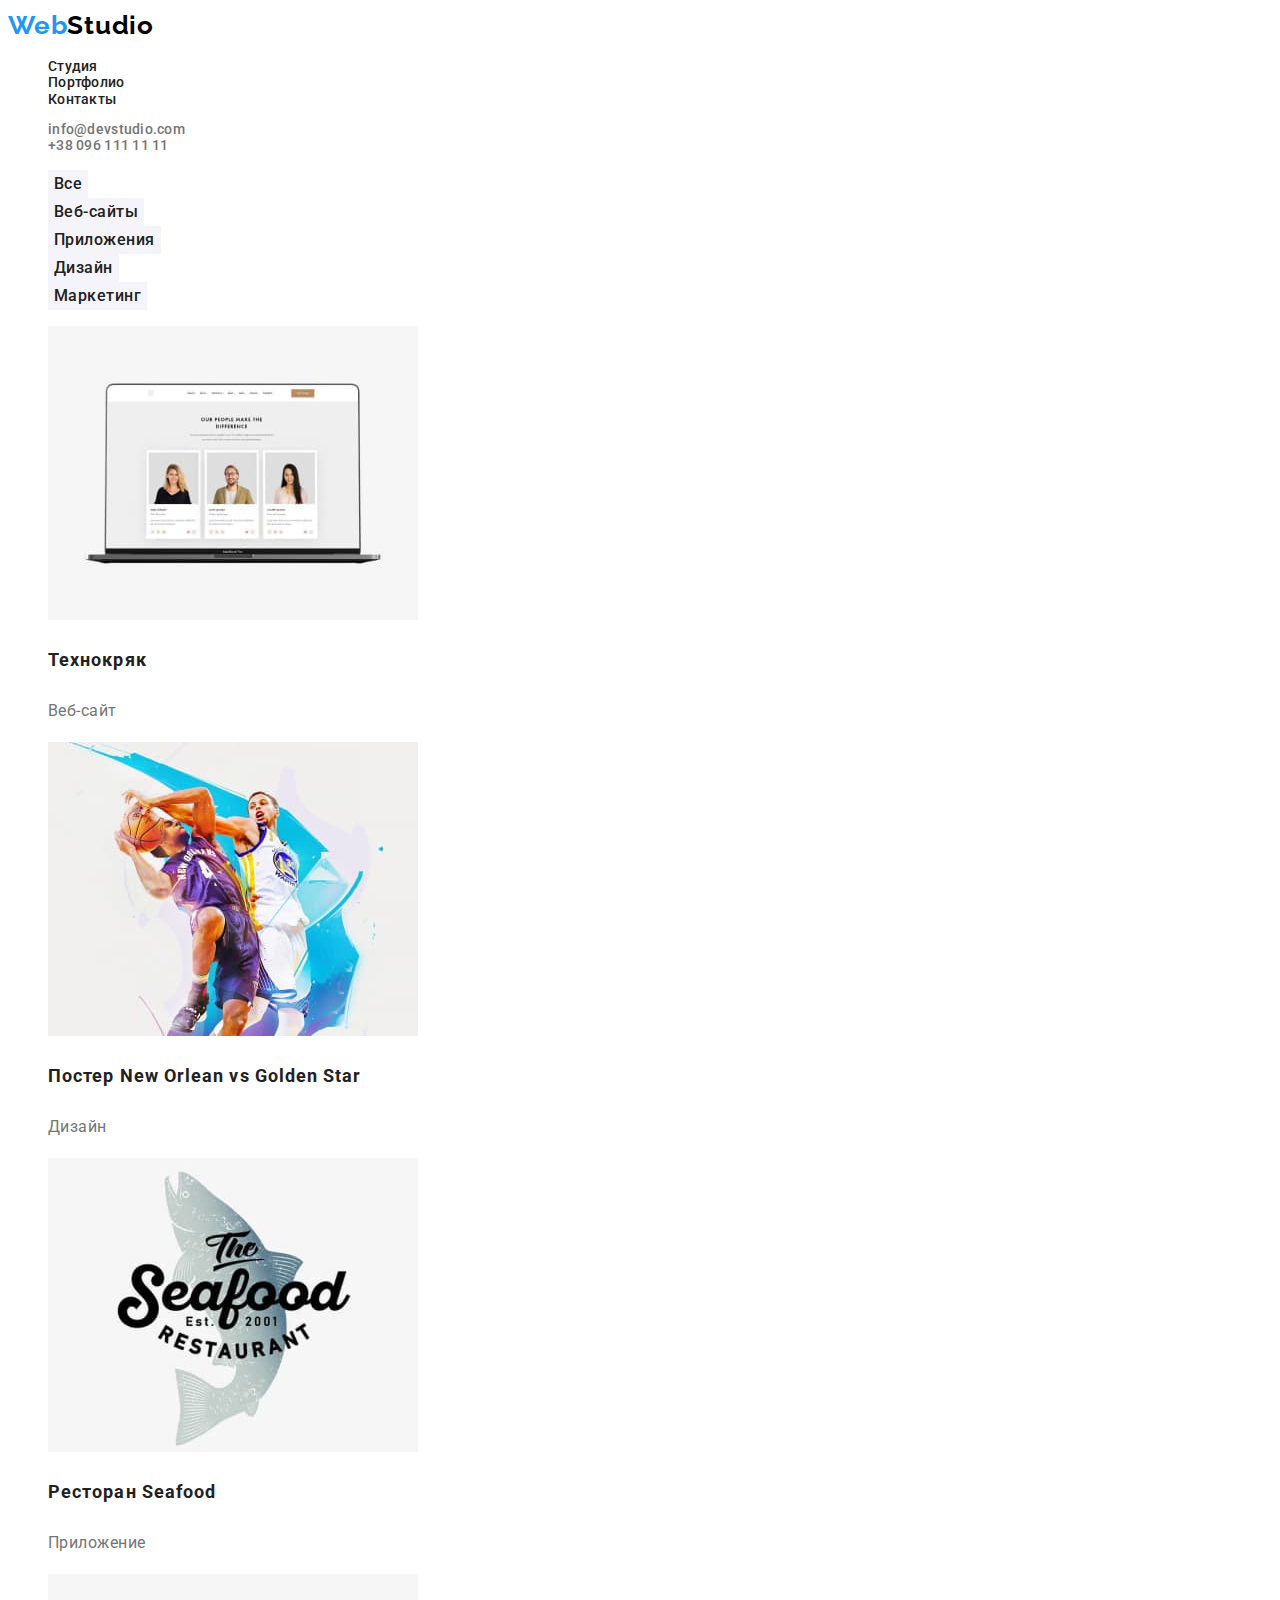
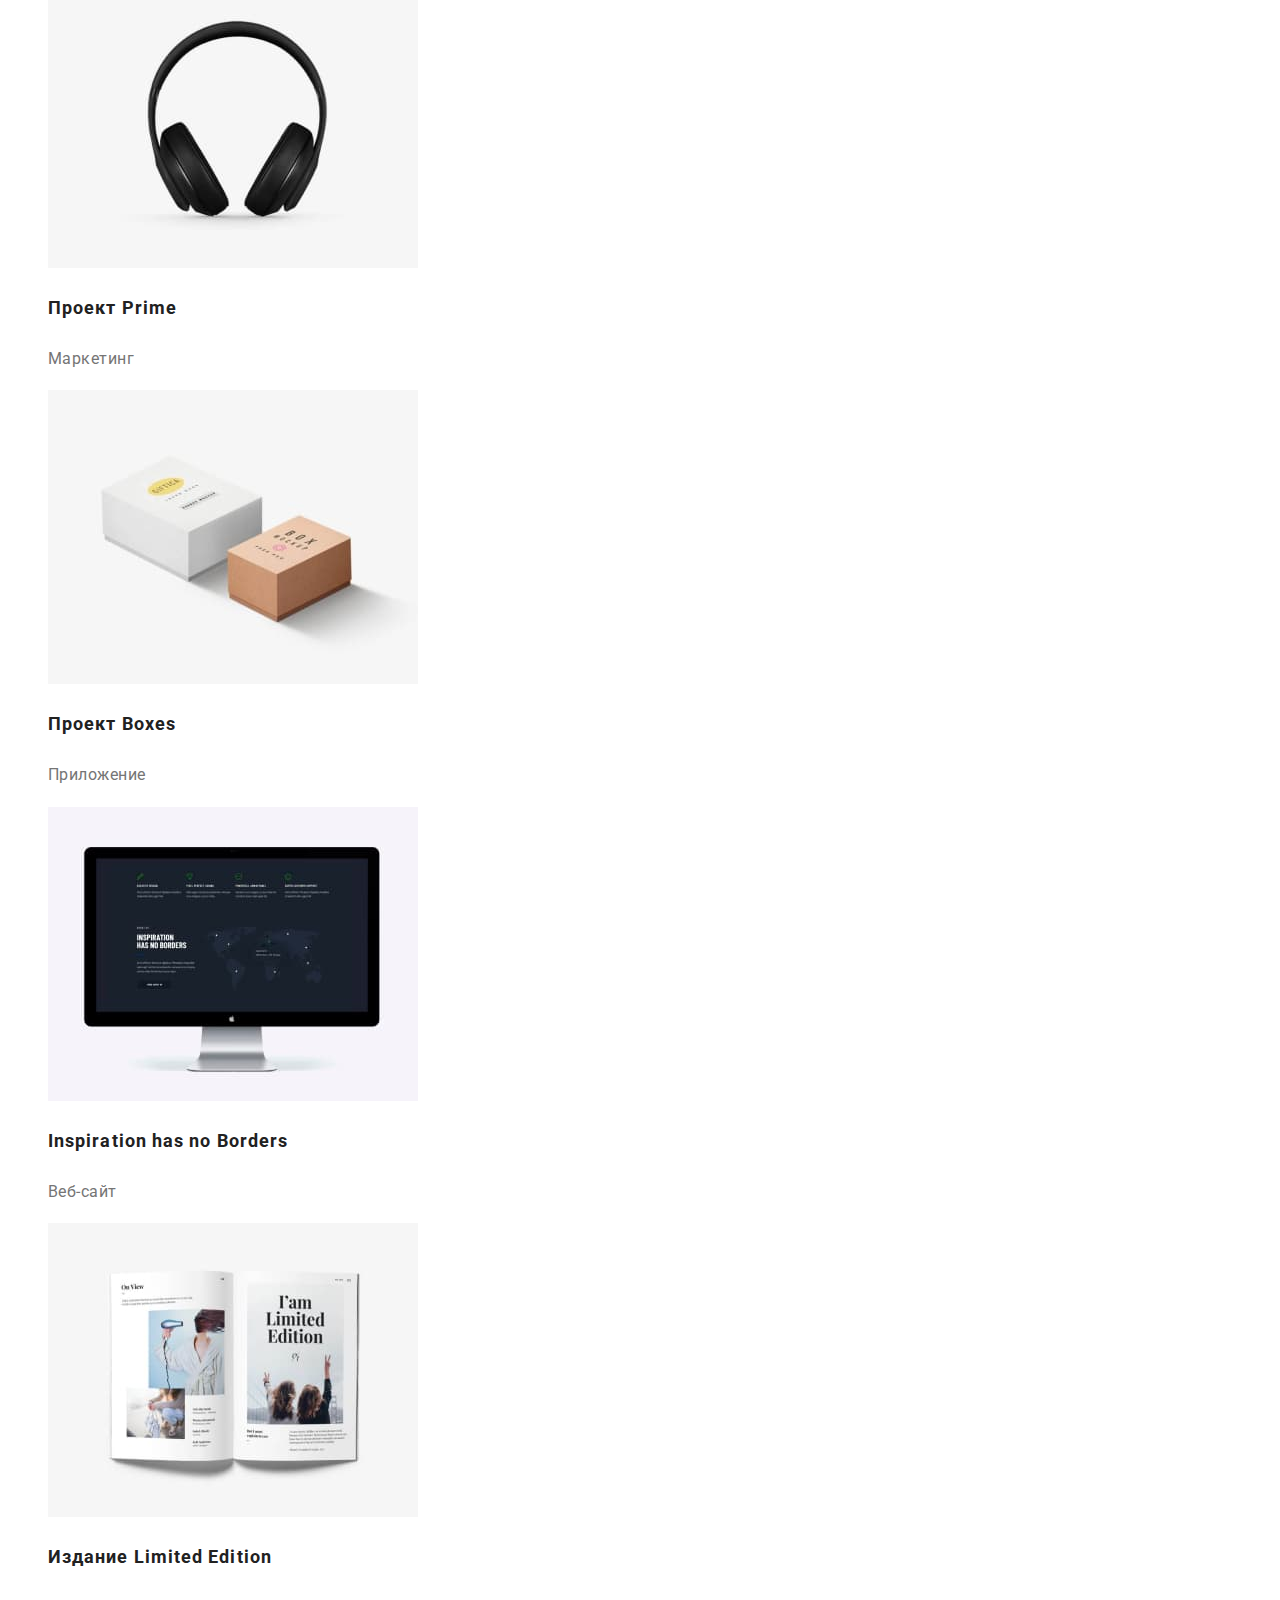
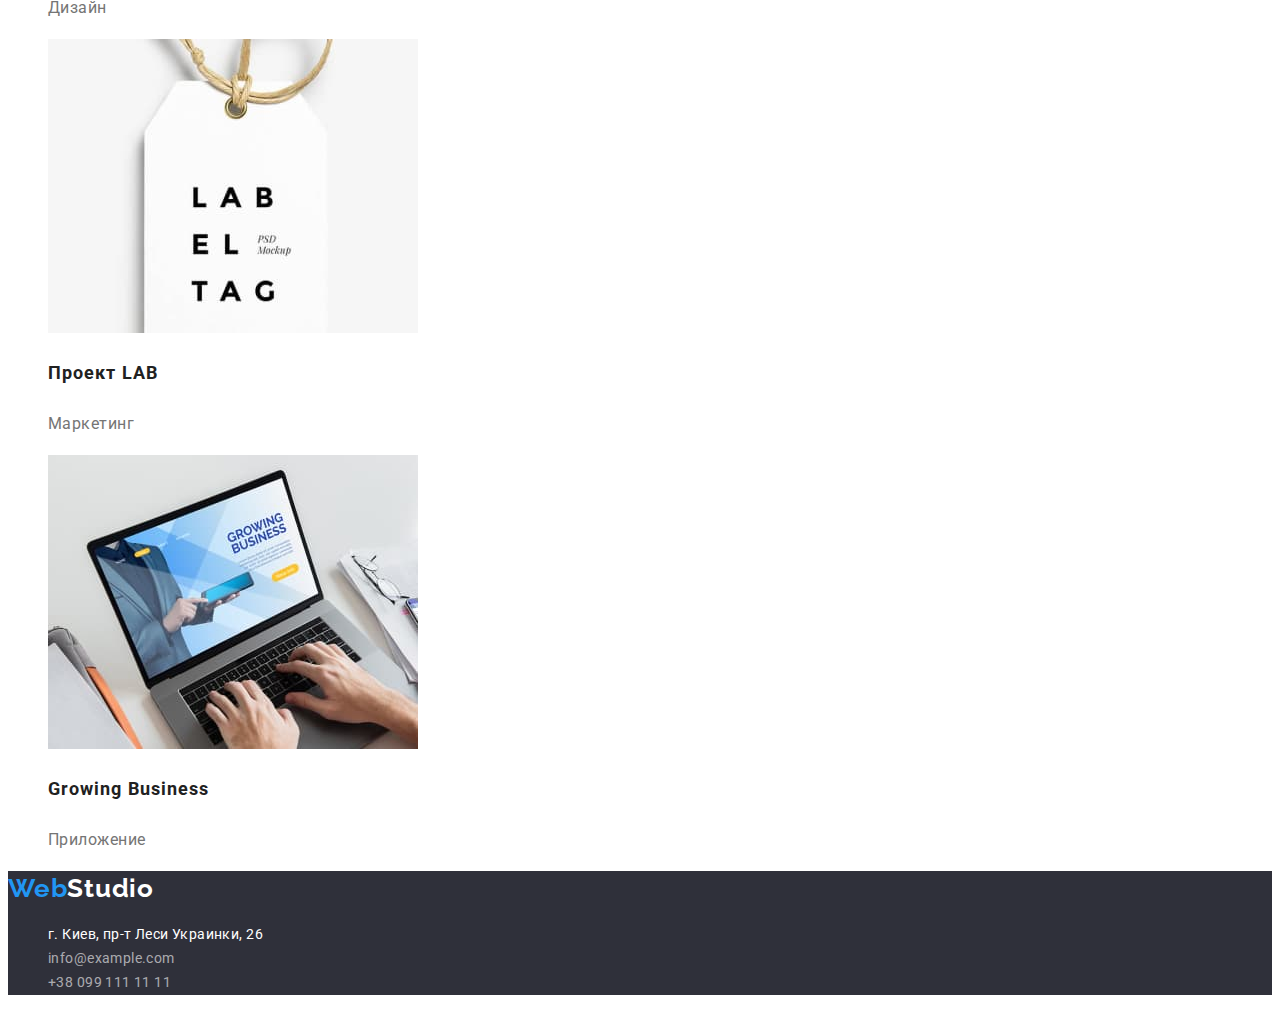
==== portfolio.html @ f81e2b1f "Initial Commit" ====
<!DOCTYPE html>
<html lang="en">
<head>
    <meta charset="UTF-8">
    <meta http-equiv="X-UA-Compatible" content="IE=edge">
    <meta name="viewport" content="width=device-width, initial-scale=1.0">
    <title lang="en">WebStudio portfolio</title>
    <link rel="preconnect" href="https://fonts.gstatic.com">
    <link href="https://fonts.googleapis.com/css2?family=Raleway:wght@700&family=Roboto:wght@400;500;700;900&display=swap"
      rel="stylesheet">
    <link rel="stylesheet" href="./css/styles.css">
</head>
<body>
    <!--HEADER-->
    <header  class="portfolio-header">
        <!--NAVIGATION BAR-->
        <nav class="main-nav">
          <!--LOGO-->
          <a class="logo" href="./"><span class="logo-blue">Web</span><span class="logo-black">Studio</span></a>
          <!--MAIN MENU-->
          <ul class="main-menu">
            <li class="menu-list">
              <a class="menu-link" href="./index.html">Студия</a>
            </li>
            <li class="menu-list">
              <a class="menu-link" href="./portfolio.html">Портфолио</a>
            </li>
            <li class="menu-list">
              <a class="menu-link" href="">Контакты</a>
            </li>
          </ul>
        </nav>
        <!--CONTACTS-->
        <ul class="contacts-nav">
          <li class="contacts-list">
            <a class="contacts-link" href="mailto:info@devstudio.com">info@devstudio.com</a>
          </li>
          <li class="contacts-list">
            <a class="contacts-link" href="tel:+380961111111">+38 096 111 11 11</a>
          </li>
        </ul>
      </header>
      <main class="portfolio-main">
        <h1 class="portfolio-title" hidden>Проекты</h1>
        <!--PROJECTS-->
        <section class="projects-section">
        <h2 class="projects-title" hidden>Фильтр проектов</h2>
        <!--PROJECTS FILTER-->
        <ul class="projects-filter">
            <li class="filter-list">
              <button class="filter-button" type="button">Все</button>  
            </li>
            <li class="filter-list">
                <button class="filter-button" type="button">Веб-сайты</button>
            </li>
            <li class="filter-list">
                <button class="filter-button" type="button">Приложения</button>
            </li>
            <li class="filter-list">
                <button class="filter-button" type="button">Дизайн</button>
            </li>
            <li class="filter-list">
                <button class="filter-button" type="button">Маркетинг</button>
            </li>
        </ul>
        <!--PROJECTS CARDS-->
        <ul class="projects-cards">
            <!--PROJECT-1-->
            <li class="projects-list">
              <img class="projecs-image"
              src="./images/images-projects/img-project-1.jpg"
              alt="Дизайн сайта"
              width="370"
              height="294"
              />
              <p class="projects-name">Технокряк</p>
              <h3 class="projects-type">Веб-сайт</h3>
            </li>
            <!--PROJECT-2-->
            <li class="projects-list">
              <img class="projecs-image" 
              src="./images/images-projects/img-project-2.jpg"
              alt="Дизайн постера"
              width="370"
              height="294" />
              <p class="projects-name">Постер <span lang="en">New Orlean vs Golden Star</span></p>
              <h3 class="projects-type">Дизайн</h3>
            </li>
            <!--PROJECT-3-->
            <li class="projects-list">
              <img class="projecs-image" src="./images/images-projects/img-project-3.jpg" alt="Дизайн приложения" width="370" height="294" />
              <p class="projects-name">Ресторан <span lang="en">Seafood</span></p>
              <h3 class="projects-type">Приложение</h3>
            </li>
            <!--PROJECT-4-->
            <li class="projects-list">
              <img class="projecs-image" src="./images/images-projects/img-project-4.jpg" alt="Изображение продукта (наушники)" width="370" height="294" />
              <p class="projects-name">Проект <span lang="en">Prime</span></p>
              <h3 class="projects-type">Маркетинг</h3>
            </li>
            <!--PROJECT-5-->
            <li class="projects-list">
              <img class="projecs-image" src="./images/images-projects/img-project-5.jpg" alt="Дизайн приложения" width="370" height="294" />
              <p class="projects-name">Проект <span lang="en">Boxes</span></p>
              <h3 class="projects-type">Приложение</h3>
            </li>
            <!--PROJECT-6-->
            <li class="projects-list">
              <img class="projecs-image" src="./images/images-projects/img-project-6.jpg" alt="Дизайн сайта" width="370" height="294" />
              <p class="projects-name" lang="en">Inspiration has no Borders</p>
              <h3 class="projects-type">Веб-сайт</h3>
            </li>
            <!--PROJECT-7-->
            <li class="projects-list">
              <img class="projecs-image" src="./images/images-projects/img-project-7.jpg" alt="Дизайн печатного издания" width="370" height="294" />
              <p class="projects-name">Издание <span lang="en">Limited Edition</span></p>
              <h3 class="projects-type">Дизайн</h3>
            </li>
            <!--PROJECT-8-->
            <li class="projects-list">
              <img class="projecs-image" src="./images/images-projects/img-project-8.jpg" alt="Дизайн товарной бирки" width="370" height="294" />
              <p class="projects-name">Проект <span lang="en">LAB</span></p>
              <h3 class="projects-type">Маркетинг</h3>
            </li>
            <!--PROJECT-9-->
            <li class="projects-list">
              <img class="projecs-image" src="./images/images-projects/img-project-9.jpg" alt="Дизайн приложения" width="370" height="294" />
              <p class="projects-name" lang="en">Growing Business</p>
              <h3 class="projects-type">Приложение</h3>
            </li>
          </ul>
        </section>
      </main>
      <footer class="page-footer">
        <!--LOGO-->
        <a class="logo" href="./"><span class="logo-blue">Web</span><span class="logo-white">Studio</span></a>
        <!--CONTACTS-->
        <address class="address-footer">
        <ul class="contacts-footer">
          <li class="contacts-list-footer">
            <a class="contacts-link-footer" href="https://goo.gl/maps/XPHjit8o5JEsovho7">г. Киев, пр-т Леси Украинки, 26</a>
          </li>
          <li class="contacts-list-footer">
            <a class="contacts-linksemitransparent-footer" href="mailto:info@example.com">info@example.com</a>
          </li>
          <li class="contacts-list-footer">
            <a class="contacts-linksemitransparent-footer" href="tel:+380991111111">+38 099 111 11 11</a>
          </li>
        </ul>
        </address>
      </footer>
</body>
</html>
---- css/styles.css ----
:root {
  --text-color: #757575;
  --title-color: #212121;
  --accent-font-color: #ffffff;
  --accent-color: #2196f3;
  --background-dark: #2f303a;
  --background-light: #f5f4fa;
}
body {
  font-family: "Roboto", sans-serif;
  font-style: normal;
}
body ul {
  list-style: none;
}
body a {
  text-decoration: none;
}
/*--HEADER STYLE--*/
.main-header,
.portfolio-header {
  font-weight: 500;
  font-size: 14px;
  line-height: 1.17;
  letter-spacing: 0.02em;
}
/*--LOGO STYLE--*/
.logo {
  font-family: "Raleway", sans-serif;
  font-weight: 700;
  font-size: 26px;
  line-height: 1.38;
  letter-spacing: 0.03em;
}
.logo-blue {
  color: var(--accent-color);
}
.logo-black {
  color: #000000;
}
.logo-white {
  color: #ffffff;
}
/*--MAIN MENU STYLE--*/
.menu-link {
  color: var(--title-color);
}
.menu-link:hover,
.menu-link:focus {
  color: var(--accent-color);
  cursor: pointer;
}
/*--CONTACTS STYLE--*/
.contacts-link {
  color: var(--text-color);
}
.contacts-link:hover,
.contacts-link:focus {
  color: var(--accent-color);
  cursor: pointer;
}
/*--HERO SECTION STYLE--*/
.hero-section {
  background-color: var(--background-dark);
}
.hero-title {
  color: var(--accent-font-color);
  font-weight: 900;
  font-size: 44px;
  line-height: 1.36;
  letter-spacing: 0.06em;
  text-transform: uppercase;
}
.button-order {
  background-color: var(--accent-color);
  color: var(--accent-font-color);
  font-size: 16px;
  font-weight: 700;
  line-height: 1.88;
  letter-spacing: 0.06em;
}
/*--FEATURES SECTION STYLE--*/
.features-title {
  color: var(--title-color);
  font-size: 14px;
  font-weight: 700;
  line-height: 1.17;
  text-transform: uppercase;
  letter-spacing: 0.03em;
}
.features-text {
  color: var(--text-color);
  font-size: 14px;
  font-weight: 400;
  line-height: 1.71;
  letter-spacing: 0.03em;
}
/*--OUR SERVICES SECTION STYLE--*/
.section-title {
  color: var(--title-color);
  font-size: 36px;
  font-weight: 700;
  line-height: 1.17;
  letter-spacing: 0.03em;
}
/*--OUR TEAM SECTION STYLE--*/
.team-section {
  background-color: var(--background-light);
  line-height: 1.17;
  letter-spacing: 0.03em;
}
.team-name {
  color: var(--title-color);
  font-size: 16px;
  font-weight: 500;
}
.team-text {
  color: var(--text-color);
  font-size: 16px;
  font-weight: 400;
}
/*--FOOTER STYLE--*/
.page-footer {
  background-color: var(--background-dark);
}
.contacts-link-footer {
  color: #ffffff;
  font-size: 14px;
  font-weight: 400;
  font-style: normal;
  line-height: 1.71;
  letter-spacing: 0.03em;
}
.contacts-linksemitransparent-footer {
  color: rgba(255, 255, 255, 0.6);
  font-size: 14px;
  font-weight: 400;
  font-style: normal;
  line-height: 1.71;
  letter-spacing: 0.03em;
}
/*--PORTFOLIO PAGE STYLE--*/
/*--FILTER BUTTON STYLE--*/
.filter-button {
  background-color: var(--background-light);
  color: var(--title-color);
  border: none;
  font-family: "Roboto", sans-serif;
  font-size: 16px;
  font-weight: 500;
  line-height: 1.63;
  letter-spacing: 0.03em;
}
.filter-button:hover,
.filter-button:focus {
  background-color: var(--accent-color);
  color: var(--accent-font-color);
  border: none;
  font-family: "Roboto", sans-serif;
  font-size: 16px;
  font-weight: 500;
  line-height: 1.63;
  letter-spacing: 0.03em;
  cursor: pointer;
}
/*--PROJECTS CARDS STYLE--*/
.projects-name {
  color: var(--title-color);
  font-weight: 700;
  font-size: 18px;
  line-height: 2;
  letter-spacing: 0.06em;
}
.projects-type {
  color: var(--text-color);
  font-weight: 400;
  font-size: 16px;
  line-height: 1.88;
  letter-spacing: 0.03em;
}
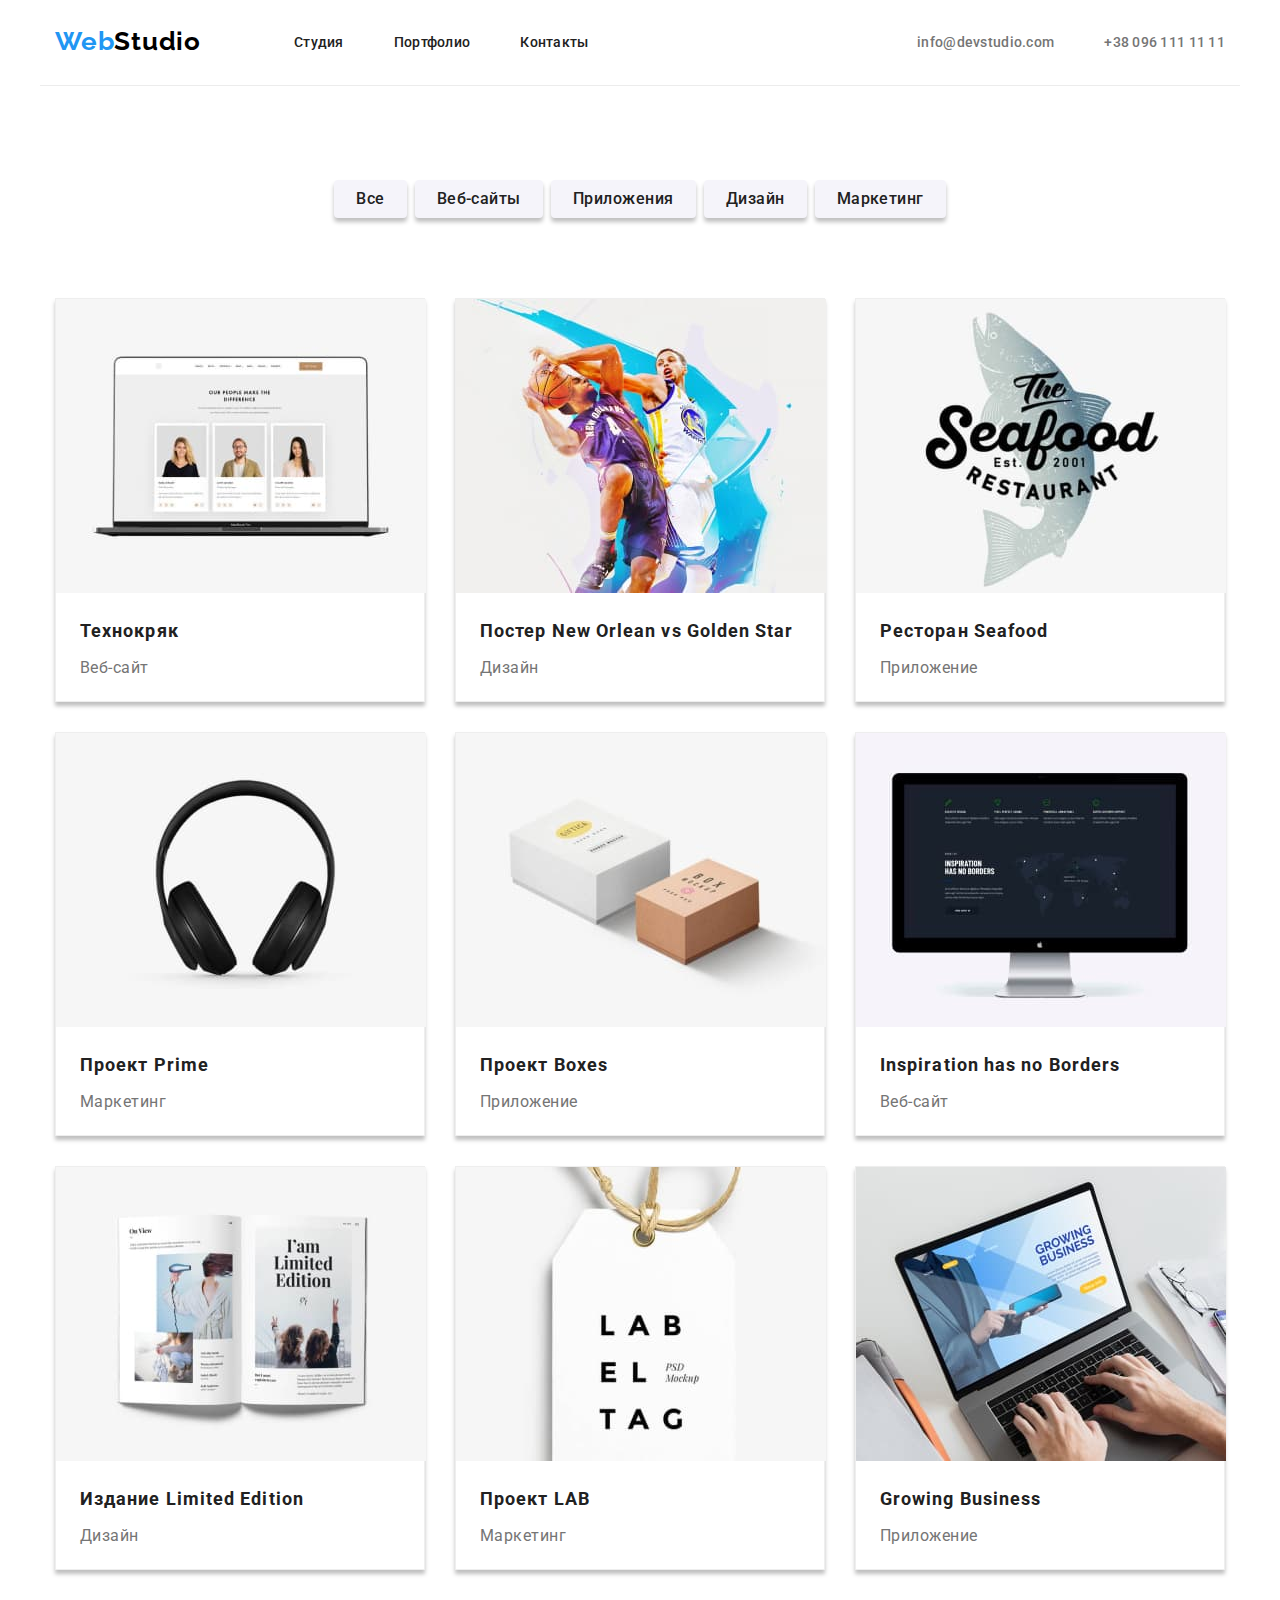
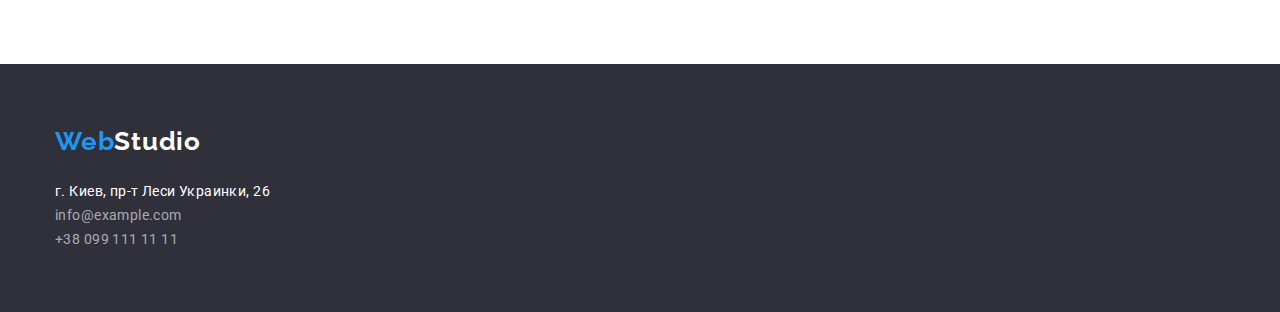
==== commit 3eedff4c: "HW3 with styles" ====
--- a/portfolio.html
+++ b/portfolio.html
@@ -8,39 +8,45 @@
     <link rel="preconnect" href="https://fonts.gstatic.com">
     <link href="https://fonts.googleapis.com/css2?family=Raleway:wght@700&family=Roboto:wght@400;500;700;900&display=swap"
       rel="stylesheet">
+    <link rel="stylesheet" href="https://cdnjs.cloudflare.com/ajax/libs/modern-normalize/1.1.0/modern-normalize.css"
+      integrity="sha512-Y0MM+V6ymRKN2zStTqzQ227DWhhp4Mzdo6gnlRnuaNCbc+YN/ZH0sBCLTM4M0oSy9c9VKiCvd4Jk44aCLrNS5Q=="
+      crossorigin="anonymous" referrerpolicy="no-referrer" />
     <link rel="stylesheet" href="./css/styles.css">
 </head>
 <body>
     <!--HEADER-->
     <header  class="portfolio-header">
         <!--NAVIGATION BAR-->
-        <nav class="main-nav">
-          <!--LOGO-->
-          <a class="logo" href="./"><span class="logo-blue">Web</span><span class="logo-black">Studio</span></a>
-          <!--MAIN MENU-->
-          <ul class="main-menu">
-            <li class="menu-list">
-              <a class="menu-link" href="./index.html">Студия</a>
-            </li>
-            <li class="menu-list">
-              <a class="menu-link" href="./portfolio.html">Портфолио</a>
-            </li>
-            <li class="menu-list">
-              <a class="menu-link" href="">Контакты</a>
-            </li>
-          </ul>
-        </nav>
-        <!--CONTACTS-->
-        <ul class="contacts-nav">
-          <li class="contacts-list">
-            <a class="contacts-link" href="mailto:info@devstudio.com">info@devstudio.com</a>
-          </li>
-          <li class="contacts-list">
-            <a class="contacts-link" href="tel:+380961111111">+38 096 111 11 11</a>
-          </li>
-        </ul>
-      </header>
-      <main class="portfolio-main">
+          <div class="container header-container portfolio-header-container">
+            <nav class="main-nav">
+              <!--LOGO-->
+              <a class="logo" href="./"><span class="logo-blue">Web</span><span class="logo-black">Studio</span></a>
+              <!--MAIN MENU-->
+              <ul class="main-menu">
+                <li class="menu-list">
+                  <a class="menu-link" href="./index.html">Студия</a>
+                </li>
+                <li class="menu-list">
+                  <a class="menu-link" href="./portfolio.html">Портфолио</a>
+                </li>
+                <li class="menu-list">
+                  <a class="menu-link" href="">Контакты</a>
+                </li>
+              </ul>
+            </nav>
+              <!--CONTACTS-->
+            <ul class="contacts-nav">
+              <li class="contacts-list">
+                <a class="contacts-link" href="mailto:info@devstudio.com">info@devstudio.com</a>
+              </li>
+              <li class="contacts-list">
+                <a class="contacts-link" href="tel:+380961111111">+38 096 111 11 11</a>
+              </li>
+            </ul>
+          </div>
+        </header>
+        <main class="portfolio-main">
+         <div class="container main-container">
         <h1 class="portfolio-title" hidden>Проекты</h1>
         <!--PROJECTS-->
         <section class="projects-section">
@@ -130,24 +136,27 @@
             </li>
           </ul>
         </section>
+      </div> 
       </main>
       <footer class="page-footer">
+        <div class="container footer-container">
         <!--LOGO-->
-        <a class="logo" href="./"><span class="logo-blue">Web</span><span class="logo-white">Studio</span></a>
+        <a class="logo logo-footer" href="./"><span class="logo-blue">Web</span><span class="logo-white">Studio</span></a>
         <!--CONTACTS-->
         <address class="address-footer">
-        <ul class="contacts-footer">
-          <li class="contacts-list-footer">
-            <a class="contacts-link-footer" href="https://goo.gl/maps/XPHjit8o5JEsovho7">г. Киев, пр-т Леси Украинки, 26</a>
-          </li>
-          <li class="contacts-list-footer">
-            <a class="contacts-linksemitransparent-footer" href="mailto:info@example.com">info@example.com</a>
-          </li>
-          <li class="contacts-list-footer">
-            <a class="contacts-linksemitransparent-footer" href="tel:+380991111111">+38 099 111 11 11</a>
-          </li>
-        </ul>
+          <ul class="contacts-footer">
+            <li class="contacts-list-footer">
+              <a class="contacts-link-footer" href="https://goo.gl/maps/XPHjit8o5JEsovho7"
+                >г. Киев, пр-т Леси Украинки, 26</a
+              >
+            </li>
+            <li class="contacts-list-footer">
+              <a class="contacts-linksemitransparent-footer" href="mailto:info@example.com">info@example.com</a></li>
+            <li class="contacts-list-footer">
+              <a class="contacts-linksemitransparent-footer" href="tel:+380991111111">+38 099 111 11 11</a></li>
+          </ul>
         </address>
+      </div>
       </footer>
 </body>
 </html>--- a/css/styles.css
+++ b/css/styles.css
@@ -6,6 +6,36 @@
   --background-dark: #2f303a;
   --background-light: #f5f4fa;
 }
+* {
+  box-sizing: border-box;
+  border: 0px;
+}
+h1,
+h2,
+h3,
+h4,
+h5,
+h6,
+p {
+  margin-top: 0;
+  margin-bottom: 0;
+}
+ul,
+ol {
+  margin-top: 0;
+  margin-bottom: 0;
+  padding-left: 0;
+}
+img {
+  display: block;
+}
+.container {
+  margin: 0 auto;
+  border: 0px;
+  width: 1200px;
+  padding-left: 15px;
+  padding-right: 15px;
+}
 body {
   font-family: "Roboto", sans-serif;
   font-style: normal;
@@ -16,6 +46,30 @@
 body a {
   text-decoration: none;
 }
+/*--HEADER POSITIONING--*/
+.header-container {
+  display: flex;
+  justify-content: space-between;
+  padding-top: 24px;
+  padding-bottom: 25px;
+}
+.logo {
+  display: block;
+  margin-right: 93px;
+  border: 0px;
+}
+.menu-list:not( :last-child),
+.contacts-list:not( :last-child) {
+  margin-right: 50px;
+}
+.main-nav,
+.main-menu,
+.contacts-nav {
+  display: flex;
+  justify-content: space-between;
+  align-items: center;
+}
+
 /*--HEADER STYLE--*/
 .main-header,
 .portfolio-header {
@@ -62,6 +116,10 @@
 /*--HERO SECTION STYLE--*/
 .hero-section {
   background-color: var(--background-dark);
+}
+.hero-container {
+  padding-top: 200px;
+  padding-bottom: 200px;
 }
 .hero-title {
   color: var(--accent-font-color);
@@ -70,6 +128,11 @@
   line-height: 1.36;
   letter-spacing: 0.06em;
   text-transform: uppercase;
+  text-align: center;
+  max-width: 696px;
+  margin-bottom: 30px;
+  margin-left: auto;
+  margin-right: auto;
 }
 .button-order {
   background-color: var(--accent-color);
@@ -78,8 +141,24 @@
   font-weight: 700;
   line-height: 1.88;
   letter-spacing: 0.06em;
+  border-radius: 4px;
+  box-shadow: 0px 4px 4px 0px #00000040;
+  display: block;
+  margin-left: auto;
+  margin-right: auto;
 }
 /*--FEATURES SECTION STYLE--*/
+.features-container {
+  padding-top: 94px;
+  padding-bottom: 94px;
+}
+.features-menu {
+  display: flex;
+  justify-content: space-between;
+}
+.features-list:not( :last-child) {
+  margin-left: 30px;
+}
 .features-title {
   color: var(--title-color);
   font-size: 14px;
@@ -87,6 +166,8 @@
   line-height: 1.17;
   text-transform: uppercase;
   letter-spacing: 0.03em;
+  margin-bottom: 10px;
+  text-align: left;
 }
 .features-text {
   color: var(--text-color);
@@ -94,35 +175,78 @@
   font-weight: 400;
   line-height: 1.71;
   letter-spacing: 0.03em;
+  max-width: 270px;
+  text-align: left;
 }
 /*--OUR SERVICES SECTION STYLE--*/
+.services-container {
+  padding-bottom: 94px;
+}
+.services-list {
+  display: flex;
+  justify-content: space-between;
+}
 .section-title {
   color: var(--title-color);
   font-size: 36px;
   font-weight: 700;
   line-height: 1.17;
   letter-spacing: 0.03em;
+  text-align: center;
+  margin-bottom: 50px;
 }
 /*--OUR TEAM SECTION STYLE--*/
+.team-container {
+  padding-top: 94px;
+  padding-bottom: 94px;
+}
 .team-section {
   background-color: var(--background-light);
   line-height: 1.17;
   letter-spacing: 0.03em;
 }
+.team-description {
+  display: flex;
+  flex-wrap: wrap;
+  margin-left: -30px;
+  margin-top: -30px
+}
+.team-list {
+  width: 270px;
+  height: 368px;
+  background-color: #ffffff;
+  box-shadow: 0px 4px 4px 0px #00000040;
+  flex-basis: calc((100% - 120px) / 4);
+  margin-left: 30px;
+  margin-top: 30px;
+}
+.team-image {
+  margin-bottom: 30px;
+}
 .team-name {
   color: var(--title-color);
   font-size: 16px;
   font-weight: 500;
+  text-align: center;
+  margin-bottom: 10px;
 }
 .team-text {
   color: var(--text-color);
   font-size: 16px;
   font-weight: 400;
+  text-align: center;
 }
 /*--FOOTER STYLE--*/
 .page-footer {
   background-color: var(--background-dark);
 }
+.footer-container {
+  padding-top: 60px;
+  padding-bottom: 60px;
+}
+.logo-footer {
+  margin-bottom: 20px;
+}
 .contacts-link-footer {
   color: #ffffff;
   font-size: 14px;
@@ -130,6 +254,7 @@
   font-style: normal;
   line-height: 1.71;
   letter-spacing: 0.03em;
+  margin-bottom: 9px;
 }
 .contacts-linksemitransparent-footer {
   color: rgba(255, 255, 255, 0.6);
@@ -140,6 +265,22 @@
   letter-spacing: 0.03em;
 }
 /*--PORTFOLIO PAGE STYLE--*/
+.portfolio-header-container {
+border-bottom: 1px solid #ECECEC;
+}
+.main-container {
+  padding-top: 94px;
+  padding-bottom: 94px;
+}
+/*--FILTER STILE--*/
+.projects-filter {
+  display: flex;
+  justify-content: center;
+  margin-bottom: 50px;  
+}
+.filter-list:not( :last-child) {
+  margin-right: 8px;
+}
 /*--FILTER BUTTON STYLE--*/
 .filter-button {
   background-color: var(--background-light);
@@ -150,6 +291,12 @@
   font-weight: 500;
   line-height: 1.63;
   letter-spacing: 0.03em;
+  padding-left: 22px;
+  padding-top: 6px;
+  padding-right: 22px;
+  padding-bottom: 6px;
+  border-radius: 4px;
+  box-shadow: 0px 4px 4px 0px #00000040;
 }
 .filter-button:hover,
 .filter-button:focus {
@@ -162,14 +309,40 @@
   line-height: 1.63;
   letter-spacing: 0.03em;
   cursor: pointer;
+  padding-left: 22px;
+  padding-top: 6px;
+  padding-right: 22px;
+  padding-bottom: 6px;
+  border-radius: 4px;
+  box-shadow: 0px 4px 4px 0px #00000040;
 }
 /*--PROJECTS CARDS STYLE--*/
+.projects-cards {
+  display: flex;
+  flex-wrap: wrap;
+  margin-left: -30px;
+  margin-top: -30-px;
+}
+.projects-list {
+  width: 370px;
+  height: 404px;
+  background-color: #ffffff;
+  flex-basis: calc((100% - 90px) / 3);
+  margin-left: 30px;
+  margin-top: 30px;
+  padding-bottom: 20px;
+  border: 1px solid #EEEEEE;
+  box-shadow: 0px 4px 4px 0px #00000040;
+}
 .projects-name {
   color: var(--title-color);
   font-weight: 700;
   font-size: 18px;
   line-height: 2;
   letter-spacing: 0.06em;
+  margin-top: 20px;
+  margin-bottom: 4px;
+  margin-left: 24px;
 }
 .projects-type {
   color: var(--text-color);
@@ -177,4 +350,5 @@
   font-size: 16px;
   line-height: 1.88;
   letter-spacing: 0.03em;
-}
+  margin-left: 24px;
+}
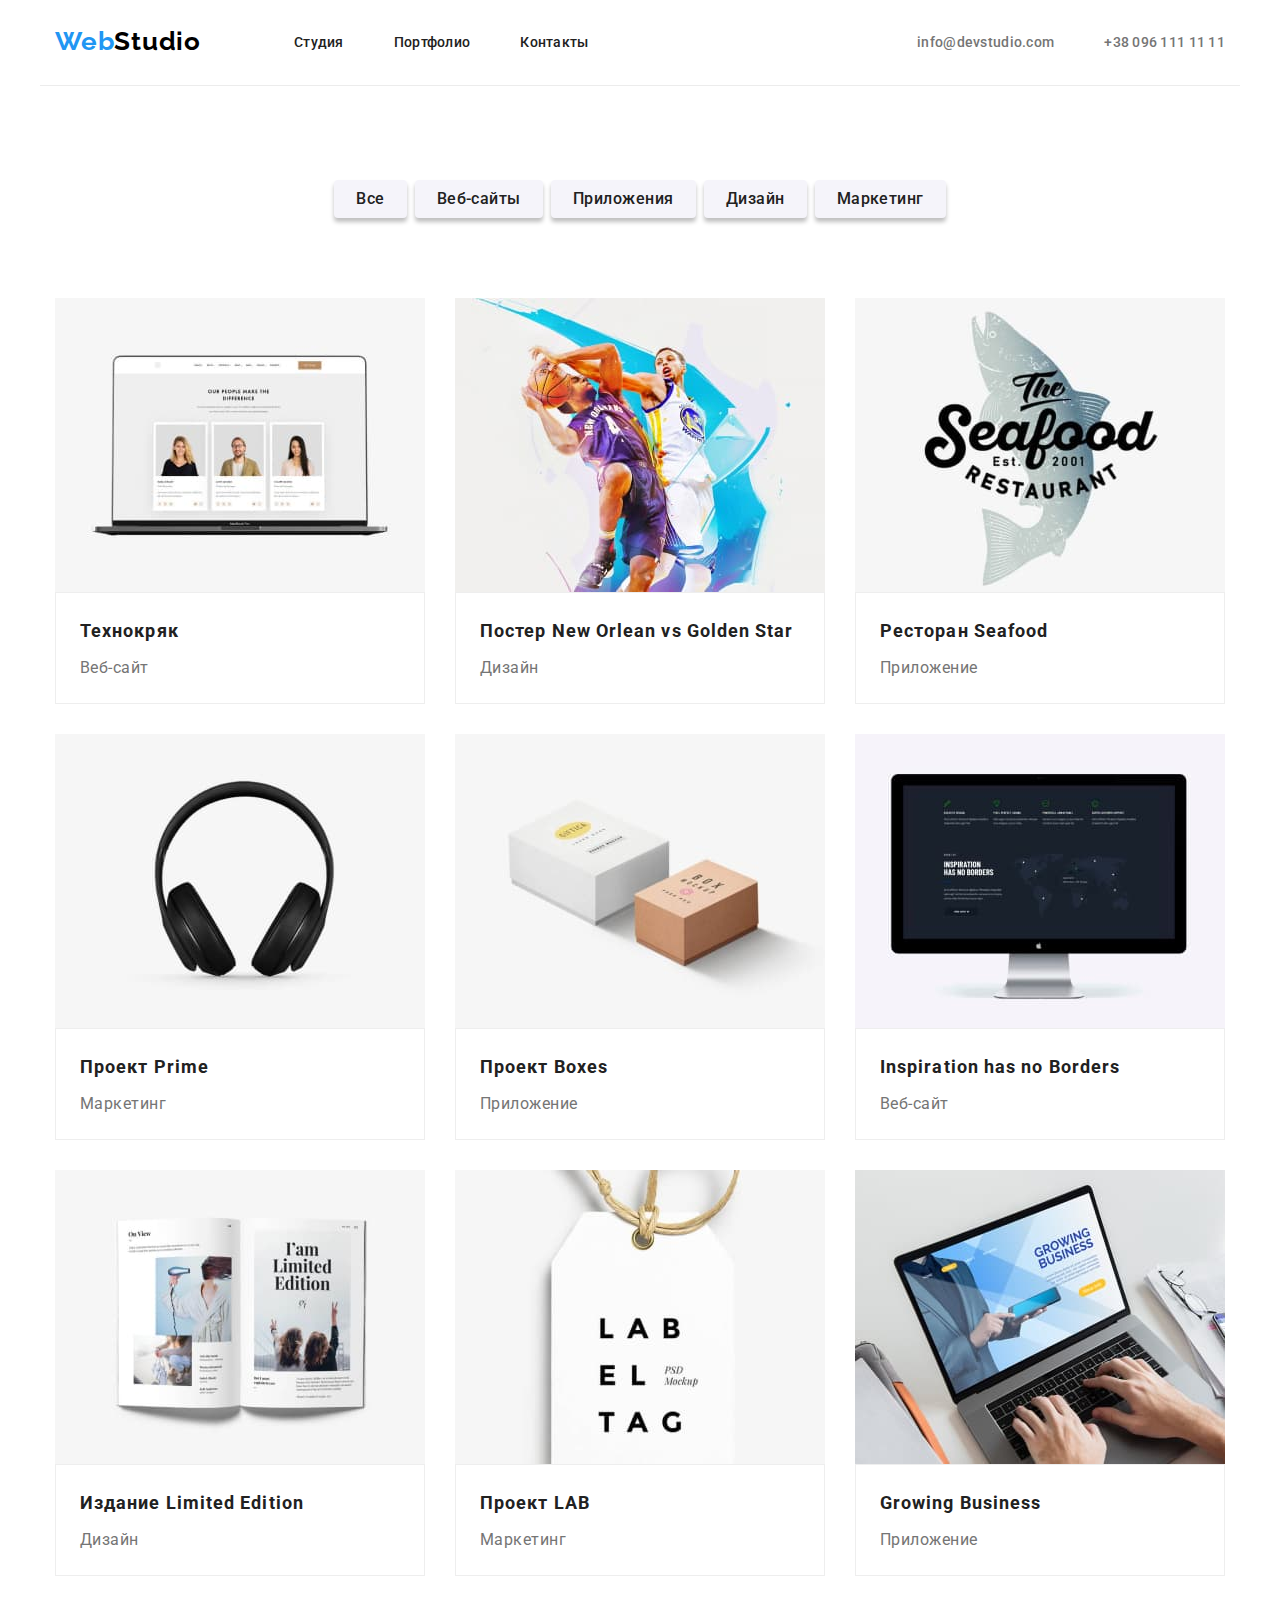
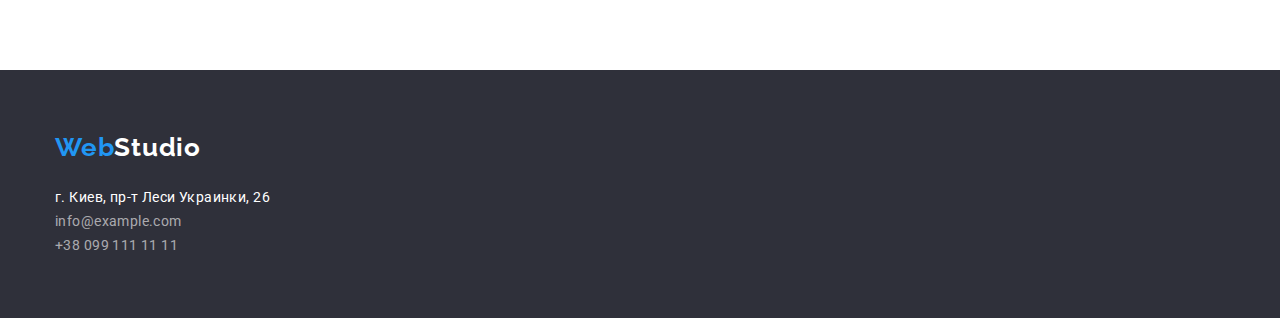
==== commit 048089a0: "Portfolio project cards corrected" ====
--- a/portfolio.html
+++ b/portfolio.html
@@ -79,8 +79,10 @@
               width="370"
               height="294"
               />
+            <div class="projects-text">
               <p class="projects-name">Технокряк</p>
               <h3 class="projects-type">Веб-сайт</h3>
+            </div>
             </li>
             <!--PROJECT-2-->
             <li class="projects-list">
@@ -89,50 +91,66 @@
               alt="Дизайн постера"
               width="370"
               height="294" />
+              <div class="projects-text">
               <p class="projects-name">Постер <span lang="en">New Orlean vs Golden Star</span></p>
               <h3 class="projects-type">Дизайн</h3>
+            </div>
             </li>
-            <!--PROJECT-3-->
+             <!--PROJECT-3-->
             <li class="projects-list">
               <img class="projecs-image" src="./images/images-projects/img-project-3.jpg" alt="Дизайн приложения" width="370" height="294" />
+              <div class="projects-text">
               <p class="projects-name">Ресторан <span lang="en">Seafood</span></p>
               <h3 class="projects-type">Приложение</h3>
+            </div>
             </li>
             <!--PROJECT-4-->
             <li class="projects-list">
               <img class="projecs-image" src="./images/images-projects/img-project-4.jpg" alt="Изображение продукта (наушники)" width="370" height="294" />
-              <p class="projects-name">Проект <span lang="en">Prime</span></p>
-              <h3 class="projects-type">Маркетинг</h3>
+              <div class="projects-text">
+                <p class="projects-name">Проект <span lang="en">Prime</span></p>
+                <h3 class="projects-type">Маркетинг</h3>
+              </div>
             </li>
             <!--PROJECT-5-->
             <li class="projects-list">
               <img class="projecs-image" src="./images/images-projects/img-project-5.jpg" alt="Дизайн приложения" width="370" height="294" />
-              <p class="projects-name">Проект <span lang="en">Boxes</span></p>
-              <h3 class="projects-type">Приложение</h3>
+              <div class="projects-text">
+                <p class="projects-name">Проект <span lang="en">Boxes</span></p>
+                <h3 class="projects-type">Приложение</h3>
+              </div>             
             </li>
             <!--PROJECT-6-->
             <li class="projects-list">
               <img class="projecs-image" src="./images/images-projects/img-project-6.jpg" alt="Дизайн сайта" width="370" height="294" />
-              <p class="projects-name" lang="en">Inspiration has no Borders</p>
-              <h3 class="projects-type">Веб-сайт</h3>
+              <div class="projects-text">
+                <p class="projects-name" lang="en">Inspiration has no Borders</p>
+                <h3 class="projects-type">Веб-сайт</h3>
+              </div>             
             </li>
             <!--PROJECT-7-->
             <li class="projects-list">
               <img class="projecs-image" src="./images/images-projects/img-project-7.jpg" alt="Дизайн печатного издания" width="370" height="294" />
-              <p class="projects-name">Издание <span lang="en">Limited Edition</span></p>
-              <h3 class="projects-type">Дизайн</h3>
+              <div class="projects-text">
+                <p class="projects-name">Издание <span lang="en">Limited Edition</span></p>
+                <h3 class="projects-type">Дизайн</h3>
+              </div>           
             </li>
             <!--PROJECT-8-->
             <li class="projects-list">
               <img class="projecs-image" src="./images/images-projects/img-project-8.jpg" alt="Дизайн товарной бирки" width="370" height="294" />
-              <p class="projects-name">Проект <span lang="en">LAB</span></p>
-              <h3 class="projects-type">Маркетинг</h3>
+              <div class="projects-text">
+                <p class="projects-name">Проект <span lang="en">LAB</span></p>
+                <h3 class="projects-type">Маркетинг</h3>
+              </div>         
             </li>
             <!--PROJECT-9-->
             <li class="projects-list">
               <img class="projecs-image" src="./images/images-projects/img-project-9.jpg" alt="Дизайн приложения" width="370" height="294" />
-              <p class="projects-name" lang="en">Growing Business</p>
-              <h3 class="projects-type">Приложение</h3>
+              <div class="projects-text">
+                <p class="projects-name" lang="en">Growing Business</p>
+                <h3 class="projects-type">Приложение</h3>
+              </div>              
             </li>
           </ul>
         </section>
--- a/css/styles.css
+++ b/css/styles.css
@@ -324,15 +324,16 @@
   margin-top: -30-px;
 }
 .projects-list {
-  width: 370px;
-  height: 404px;
-  background-color: #ffffff;
   flex-basis: calc((100% - 90px) / 3);
   margin-left: 30px;
   margin-top: 30px;
+  
+  }
+.projects-text {
+  padding-top: 20px;
   padding-bottom: 20px;
+  background-color: #ffffff;
   border: 1px solid #EEEEEE;
-  box-shadow: 0px 4px 4px 0px #00000040;
 }
 .projects-name {
   color: var(--title-color);
@@ -340,7 +341,6 @@
   font-size: 18px;
   line-height: 2;
   letter-spacing: 0.06em;
-  margin-top: 20px;
   margin-bottom: 4px;
   margin-left: 24px;
 }
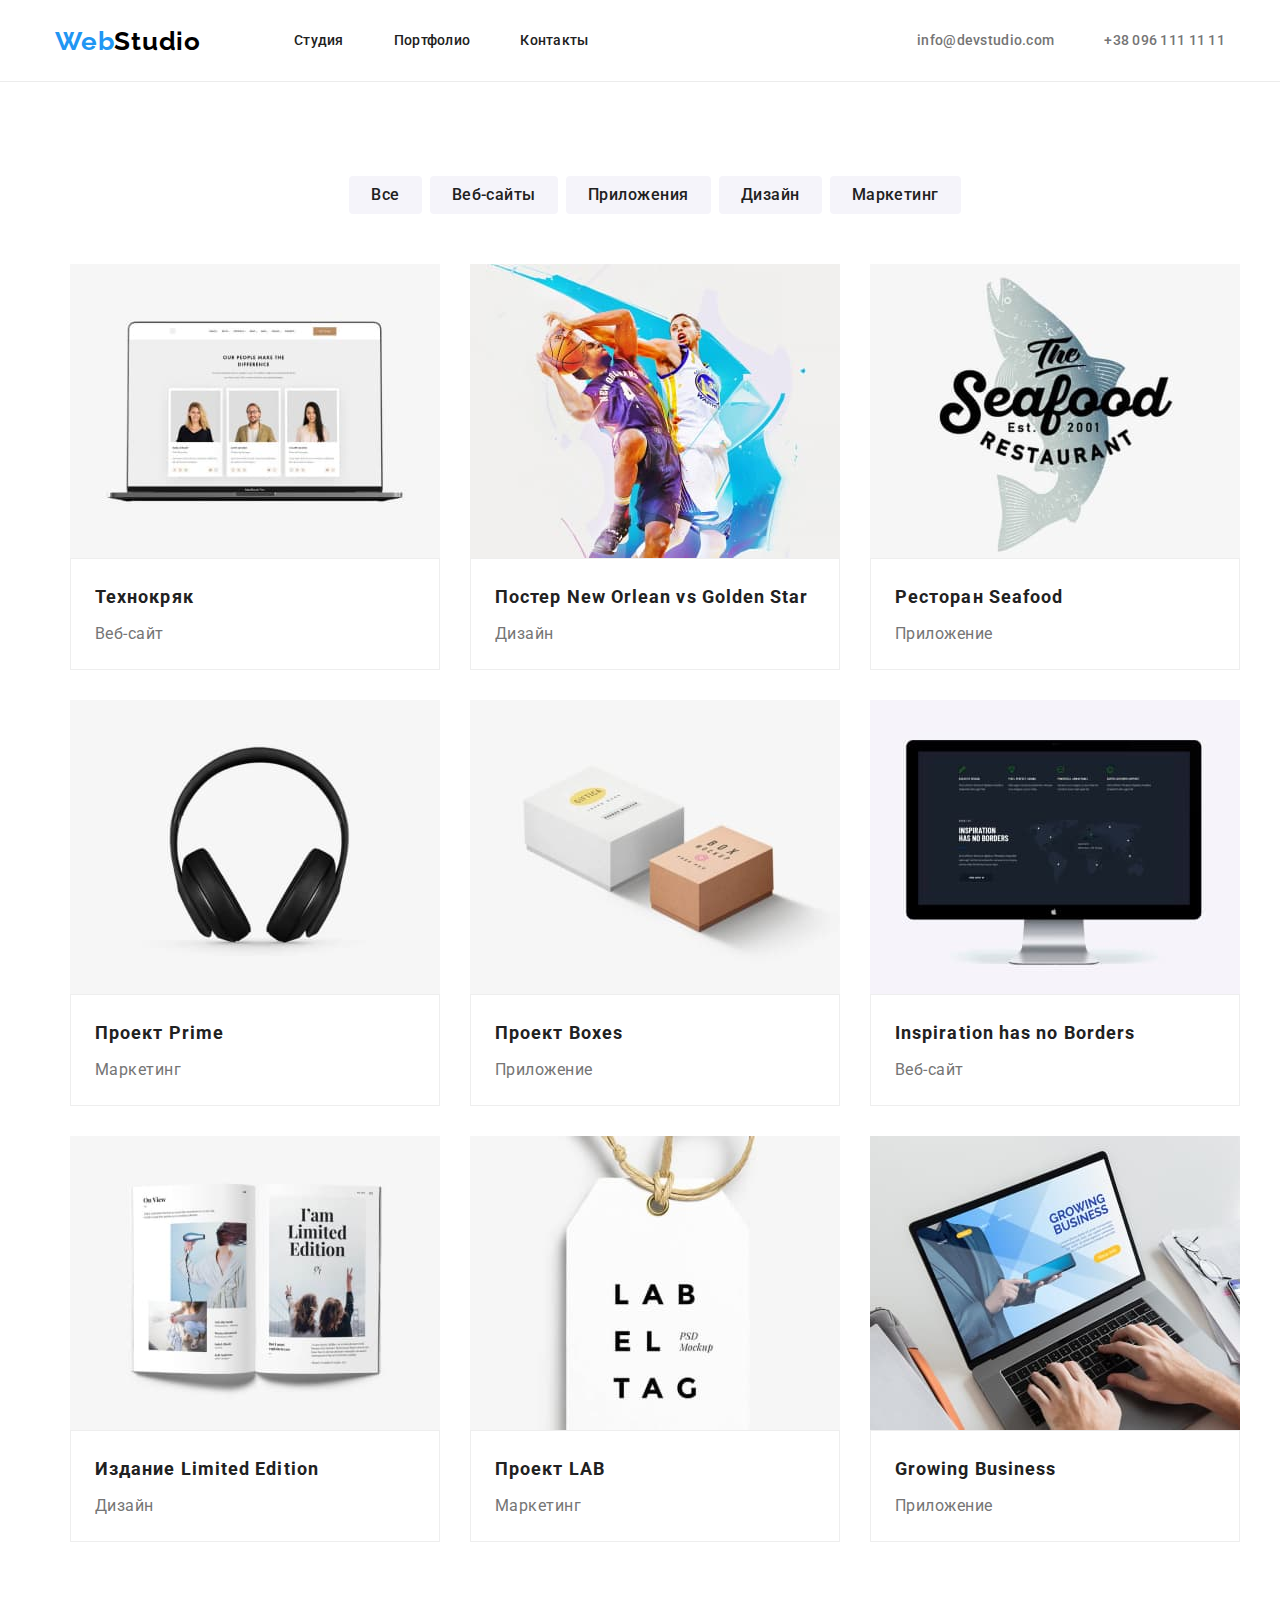
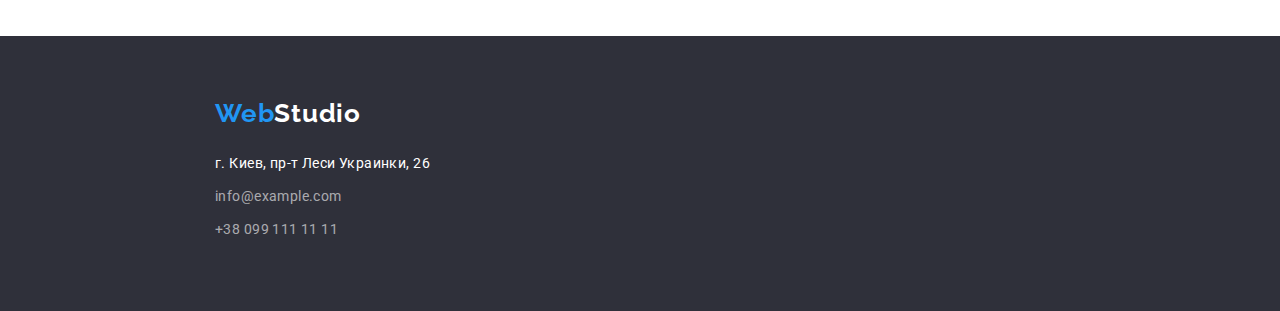
==== commit 6a09a58d: "Correction 1" ====
--- a/portfolio.html
+++ b/portfolio.html
@@ -50,6 +50,7 @@
         <h1 class="portfolio-title" hidden>Проекты</h1>
         <!--PROJECTS-->
         <section class="projects-section">
+          <div class="container projects-container">
         <h2 class="projects-title" hidden>Фильтр проектов</h2>
         <!--PROJECTS FILTER-->
         <ul class="projects-filter">
@@ -153,6 +154,7 @@
               </div>              
             </li>
           </ul>
+        </div>        
         </section>
       </div> 
       </main>
--- a/css/styles.css
+++ b/css/styles.css
@@ -8,7 +8,6 @@
 }
 * {
   box-sizing: border-box;
-  border: 0px;
 }
 h1,
 h2,
@@ -54,9 +53,9 @@
   padding-bottom: 25px;
 }
 .logo {
-  display: block;
   margin-right: 93px;
   border: 0px;
+  margin-bottom: -4px;
 }
 .menu-list:not( :last-child),
 .contacts-list:not( :last-child) {
@@ -107,6 +106,7 @@
 /*--CONTACTS STYLE--*/
 .contacts-link {
   color: var(--text-color);
+  margin-bottom: -4px;
 }
 .contacts-link:hover,
 .contacts-link:focus {
@@ -116,8 +116,6 @@
 /*--HERO SECTION STYLE--*/
 .hero-section {
   background-color: var(--background-dark);
-}
-.hero-container {
   padding-top: 200px;
   padding-bottom: 200px;
 }
@@ -135,20 +133,23 @@
   margin-right: auto;
 }
 .button-order {
+  display: block;
+  width: 200px;
+  height: 50px;
   background-color: var(--accent-color);
   color: var(--accent-font-color);
   font-size: 16px;
   font-weight: 700;
-  line-height: 1.88;
+  line-height: 1.88;  
   letter-spacing: 0.06em;
   border-radius: 4px;
-  box-shadow: 0px 4px 4px 0px #00000040;
-  display: block;
+  border: 1px solid transparent;
   margin-left: auto;
   margin-right: auto;
 }
+
 /*--FEATURES SECTION STYLE--*/
-.features-container {
+.features-section {
   padding-top: 94px;
   padding-bottom: 94px;
 }
@@ -179,7 +180,7 @@
   text-align: left;
 }
 /*--OUR SERVICES SECTION STYLE--*/
-.services-container {
+.services-section {
   padding-bottom: 94px;
 }
 .services-list {
@@ -196,11 +197,9 @@
   margin-bottom: 50px;
 }
 /*--OUR TEAM SECTION STYLE--*/
-.team-container {
+.team-section {
   padding-top: 94px;
   padding-bottom: 94px;
-}
-.team-section {
   background-color: var(--background-light);
   line-height: 1.17;
   letter-spacing: 0.03em;
@@ -212,16 +211,16 @@
   margin-top: -30px
 }
 .team-list {
-  width: 270px;
-  height: 368px;
   background-color: #ffffff;
-  box-shadow: 0px 4px 4px 0px #00000040;
+  box-shadow: 0px 1px 3px rgba(0, 0, 0, 0.12), 0px 1px 1px rgba(0, 0, 0, 0.14), 0px 2px 1px rgba(0, 0, 0, 0.2);
+  border-radius: 0px 0px 4px 4px;
   flex-basis: calc((100% - 120px) / 4);
   margin-left: 30px;
   margin-top: 30px;
 }
-.team-image {
-  margin-bottom: 30px;
+.team-member {
+  padding-top: 30px;
+  padding-bottom: 30px;
 }
 .team-name {
   color: var(--title-color);
@@ -239,15 +238,17 @@
 /*--FOOTER STYLE--*/
 .page-footer {
   background-color: var(--background-dark);
-}
-.footer-container {
   padding-top: 60px;
   padding-bottom: 60px;
+  padding-left: 200px;
+  padding-right: 200px;
 }
 .logo-footer {
+  display: block;
   margin-bottom: 20px;
 }
 .contacts-link-footer {
+  display: block;
   color: #ffffff;
   font-size: 14px;
   font-weight: 400;
@@ -257,18 +258,20 @@
   margin-bottom: 9px;
 }
 .contacts-linksemitransparent-footer {
+  display: block;
   color: rgba(255, 255, 255, 0.6);
   font-size: 14px;
   font-weight: 400;
   font-style: normal;
   line-height: 1.71;
   letter-spacing: 0.03em;
+  margin-bottom: 9px;
 }
 /*--PORTFOLIO PAGE STYLE--*/
-.portfolio-header-container {
+.portfolio-header {
 border-bottom: 1px solid #ECECEC;
 }
-.main-container {
+.projects-section {
   padding-top: 94px;
   padding-bottom: 94px;
 }
@@ -295,8 +298,7 @@
   padding-top: 6px;
   padding-right: 22px;
   padding-bottom: 6px;
-  border-radius: 4px;
-  box-shadow: 0px 4px 4px 0px #00000040;
+  border-radius: 4px;  
 }
 .filter-button:hover,
 .filter-button:focus {
@@ -321,7 +323,7 @@
   display: flex;
   flex-wrap: wrap;
   margin-left: -30px;
-  margin-top: -30-px;
+  margin-top: -30px;
 }
 .projects-list {
   flex-basis: calc((100% - 90px) / 3);
@@ -332,6 +334,8 @@
 .projects-text {
   padding-top: 20px;
   padding-bottom: 20px;
+  padding-right: 24px;
+  padding-left: 24px;
   background-color: #ffffff;
   border: 1px solid #EEEEEE;
 }
@@ -342,7 +346,6 @@
   line-height: 2;
   letter-spacing: 0.06em;
   margin-bottom: 4px;
-  margin-left: 24px;
 }
 .projects-type {
   color: var(--text-color);
@@ -350,5 +353,4 @@
   font-size: 16px;
   line-height: 1.88;
   letter-spacing: 0.03em;
-  margin-left: 24px;
-}
+}
